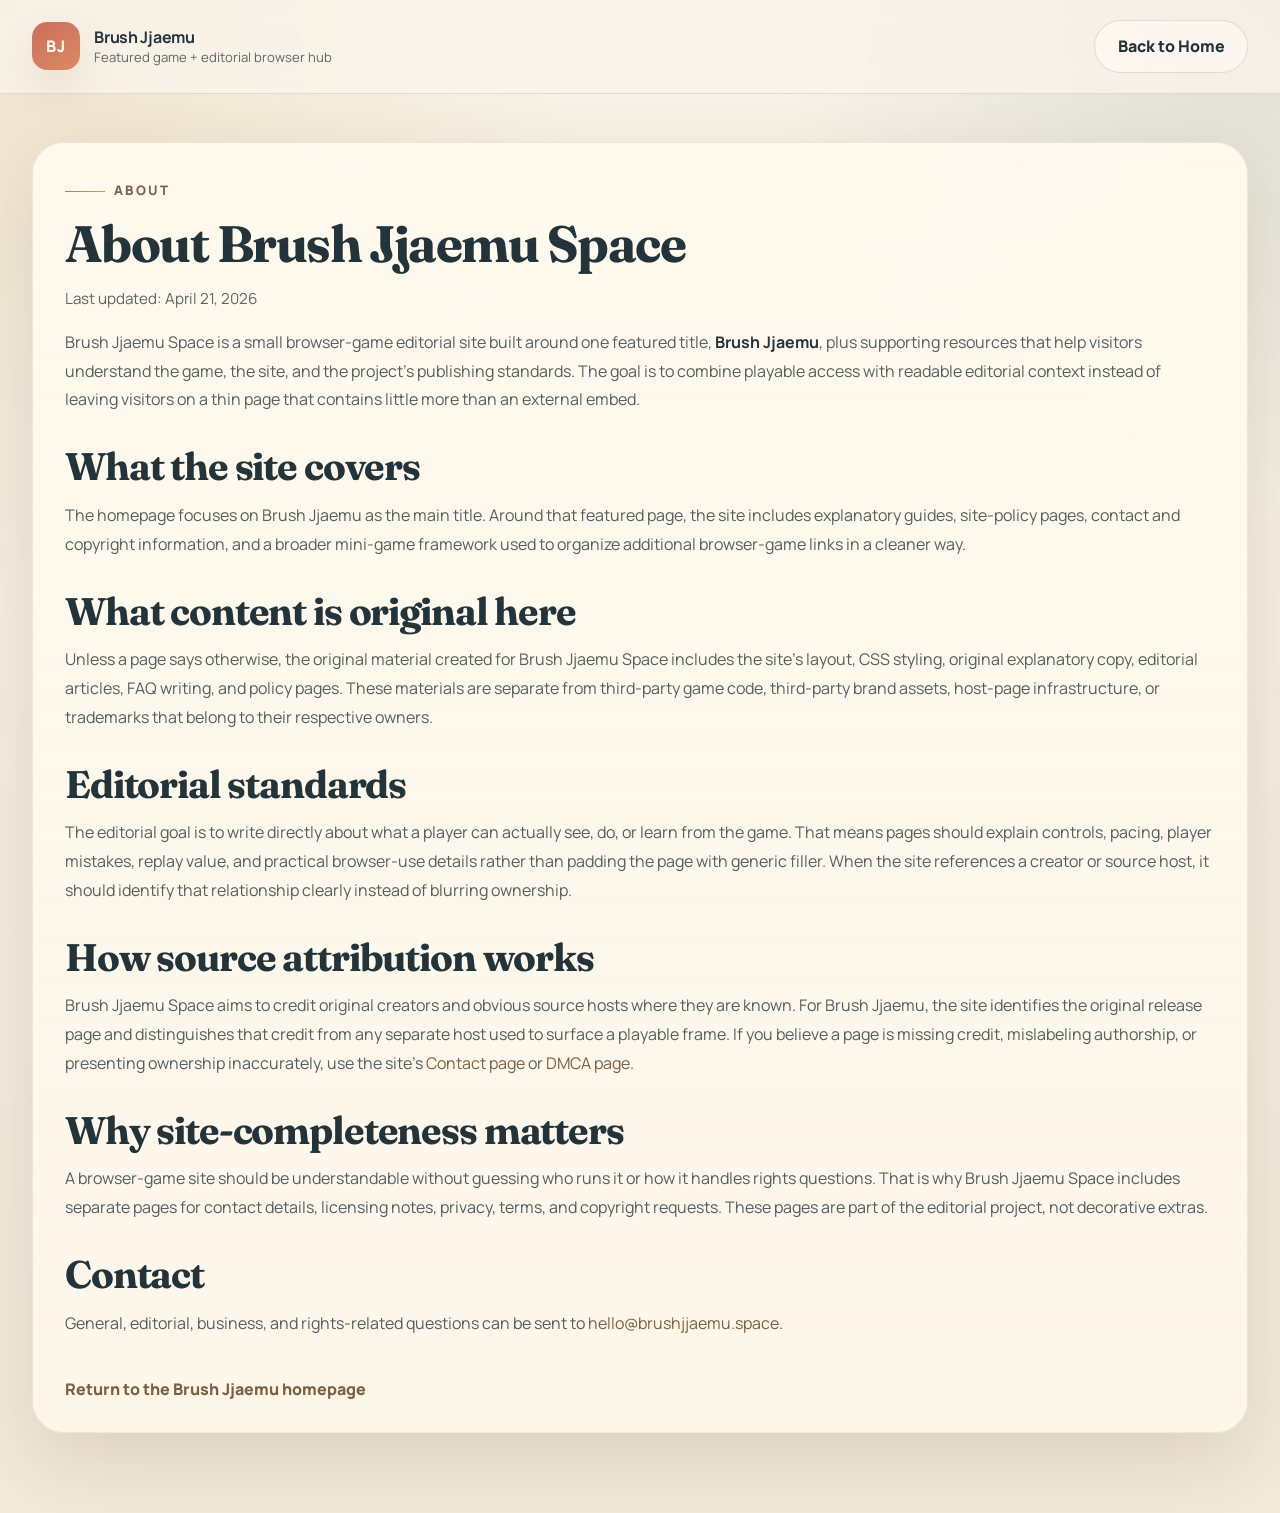
==== about.html @ f18685a0 "Add files via upload" ====
<!DOCTYPE html>
<html lang="en-US">
<head>
  <meta charset="UTF-8">
  <meta name="viewport" content="width=device-width, initial-scale=1.0">
  <title>About | Brush Jjaemu Space</title>
  <meta
    name="description"
    content="Learn what Brush Jjaemu Space is, what content is original on the site, and how the editorial project is structured."
  >
  <meta name="robots" content="index,follow,max-image-preview:large,max-snippet:-1,max-video-preview:-1">
  <link rel="canonical" href="https://brushjjaemu.space/about.html">
  <link rel="icon" href="/favicon.svg" type="image/svg+xml">
  <link rel="preconnect" href="https://fonts.googleapis.com">
  <link rel="preconnect" href="https://fonts.gstatic.com" crossorigin>
  <link
    rel="stylesheet"
    href="https://fonts.googleapis.com/css2?family=Fraunces:opsz,wght@9..144,600;9..144,700&family=Manrope:wght@400;500;600;700;800&display=swap"
  >
  <link rel="stylesheet" href="styles.css">
</head>
<body class="legal-page">
  <a class="skip-link" href="#main-content">Skip to content</a>

  <header class="site-header border-bottom">
    <div class="mx-auto flex max-w-7xl items-center justify-between px-6 py-5 lg:px-8">
      <a class="brand-lockup" href="/" aria-label="Brush Jjaemu home">
        <span class="brand-mark">BJ</span>
        <span class="brand-text">
          <strong>Brush Jjaemu</strong>
          <span>Featured game + editorial browser hub</span>
        </span>
      </a>
      <a class="btn-secondary" href="/">Back to Home</a>
    </div>
  </header>

  <main id="main-content" class="legal-shell">
    <div class="mx-auto max-w-7xl px-6 lg:px-8">
      <article class="legal-card">
        <p class="eyebrow">About</p>
        <h1 class="mt-4">About Brush Jjaemu Space</h1>
        <p class="legal-meta mt-4">Last updated: April 21, 2026</p>
        <p class="body-copy mt-6">
          Brush Jjaemu Space is a small browser-game editorial site built around one featured title,
          <strong>Brush Jjaemu</strong>, plus supporting resources that help visitors understand the game, the site, and
          the project's publishing standards. The goal is to combine playable access with readable editorial context
          instead of leaving visitors on a thin page that contains little more than an external embed.
        </p>

        <h2>What the site covers</h2>
        <p class="body-copy">
          The homepage focuses on Brush Jjaemu as the main title. Around that featured page, the site includes
          explanatory guides, site-policy pages, contact and copyright information, and a broader mini-game framework
          used to organize additional browser-game links in a cleaner way.
        </p>

        <h2>What content is original here</h2>
        <p class="body-copy">
          Unless a page says otherwise, the original material created for Brush Jjaemu Space includes the site's layout,
          CSS styling, original explanatory copy, editorial articles, FAQ writing, and policy pages. These materials are
          separate from third-party game code, third-party brand assets, host-page infrastructure, or trademarks that
          belong to their respective owners.
        </p>

        <h2>Editorial standards</h2>
        <p class="body-copy">
          The editorial goal is to write directly about what a player can actually see, do, or learn from the game.
          That means pages should explain controls, pacing, player mistakes, replay value, and practical browser-use
          details rather than padding the page with generic filler. When the site references a creator or source host,
          it should identify that relationship clearly instead of blurring ownership.
        </p>

        <h2>How source attribution works</h2>
        <p class="body-copy">
          Brush Jjaemu Space aims to credit original creators and obvious source hosts where they are known. For
          Brush Jjaemu, the site identifies the original release page and distinguishes that credit from any separate
          host used to surface a playable frame. If you believe a page is missing credit, mislabeling authorship, or
          presenting ownership inaccurately, use the site's <a href="contact.html">Contact page</a> or
          <a href="dmca.html">DMCA page</a>.
        </p>

        <h2>Why site-completeness matters</h2>
        <p class="body-copy">
          A browser-game site should be understandable without guessing who runs it or how it handles rights questions.
          That is why Brush Jjaemu Space includes separate pages for contact details, licensing notes, privacy, terms,
          and copyright requests. These pages are part of the editorial project, not decorative extras.
        </p>

        <h2>Contact</h2>
        <p class="body-copy">
          General, editorial, business, and rights-related questions can be sent to
          <a href="mailto:hello@brushjjaemu.space">hello@brushjjaemu.space</a>.
        </p>

        <a class="back-link" href="/">Return to the Brush Jjaemu homepage</a>
      </article>
    </div>
  </main>
</body>
</html>
---- styles.css ----
:root {
  --paper: #f6efe2;
  --paper-soft: #fbf7ef;
  --paper-deep: #e8d7b5;
  --ink: #23333a;
  --muted: #5d6764;
  --line: rgba(51, 51, 51, 0.12);
  --card: rgba(255, 252, 246, 0.82);
  --card-strong: rgba(255, 249, 238, 0.95);
  --accent-red: #cd6d5d;
  --accent-green: #658678;
  --accent-gold: #c9a24f;
  --accent-brown: #7b6041;
  --shadow: 0 24px 80px rgba(76, 55, 31, 0.15);
  --shadow-soft: 0 18px 40px rgba(76, 55, 31, 0.1);
  --radius-xl: 1.5rem;
  --radius-2xl: 2rem;
}

*,
*::before,
*::after {
  box-sizing: border-box;
}

html {
  scroll-behavior: smooth;
}

body {
  margin: 0;
  min-width: 320px;
  font-family: "Manrope", "Segoe UI", sans-serif;
  color: var(--ink);
  background:
    radial-gradient(circle at top left, rgba(201, 162, 79, 0.18), transparent 30%),
    radial-gradient(circle at top right, rgba(101, 134, 120, 0.18), transparent 26%),
    linear-gradient(180deg, #f9f4ea 0%, #f6efe2 45%, #f3eadb 100%);
}

body::before {
  content: "";
  position: fixed;
  inset: 0;
  pointer-events: none;
  background-image:
    linear-gradient(rgba(255, 255, 255, 0.16) 1px, transparent 1px),
    linear-gradient(90deg, rgba(255, 255, 255, 0.1) 1px, transparent 1px);
  background-size: 24px 24px;
  opacity: 0.18;
}

img,
svg,
iframe {
  display: block;
  max-width: 100%;
}

a {
  color: inherit;
  text-decoration: none;
}

p,
li {
  font-size: 1rem;
  line-height: 1.8;
}

h1,
h2,
h3 {
  margin: 0;
  font-family: "Fraunces", Georgia, serif;
  letter-spacing: -0.03em;
}

h1 {
  font-size: clamp(2.8rem, 5vw, 5.1rem);
  line-height: 0.98;
  max-width: 11ch;
}

h2 {
  font-size: clamp(2rem, 3vw, 3.1rem);
  line-height: 1.05;
}

h3 {
  font-size: 1.5rem;
  line-height: 1.15;
}

.skip-link {
  position: absolute;
  left: 1rem;
  top: -4rem;
  z-index: 100;
  padding: 0.75rem 1rem;
  border-radius: 999px;
  background: var(--ink);
  color: #fff;
  transition: top 0.2s ease;
}

.skip-link:focus {
  top: 1rem;
}

.site-shell {
  position: relative;
}

.site-header,
.site-footer {
  position: relative;
  z-index: 2;
  backdrop-filter: blur(12px);
  background: rgba(250, 245, 237, 0.74);
}

.border-bottom {
  border-bottom: 1px solid var(--line);
}

.border-top {
  border-top: 1px solid var(--line);
}

.brand-lockup {
  display: inline-flex;
  align-items: center;
  gap: 0.9rem;
}

.brand-mark {
  display: inline-grid;
  place-items: center;
  width: 3rem;
  height: 3rem;
  border-radius: 0.95rem;
  background: linear-gradient(145deg, var(--accent-red), #da8b63);
  color: #fff9ed;
  font-weight: 800;
  letter-spacing: 0.08em;
  box-shadow: var(--shadow-soft);
}

.brand-text {
  display: grid;
}

.brand-text strong {
  font-size: 1rem;
  letter-spacing: -0.02em;
}

.brand-text span {
  font-size: 0.82rem;
  color: var(--muted);
}

.nav-row {
  gap: 1.5rem;
  font-size: 0.95rem;
  font-weight: 700;
}

.nav-link {
  position: relative;
  color: rgba(35, 51, 58, 0.82);
}

.nav-link::after {
  content: "";
  position: absolute;
  left: 0;
  bottom: -0.35rem;
  width: 100%;
  height: 2px;
  transform: scaleX(0);
  transform-origin: center;
  background: linear-gradient(90deg, var(--accent-red), var(--accent-gold));
  transition: transform 0.2s ease;
}

.nav-link:hover::after,
.nav-link:focus-visible::after {
  transform: scaleX(1);
}

.hero-section {
  position: relative;
  z-index: 1;
}

.hero-copy,
.hero-panel,
.content-card,
.tip-card,
.faq-card,
.game-shell {
  position: relative;
}

.lead {
  max-width: 42rem;
  font-size: 1.125rem;
  line-height: 1.9;
  color: rgba(35, 51, 58, 0.88);
}

.body-copy {
  color: rgba(35, 51, 58, 0.78);
}

.eyebrow {
  display: inline-flex;
  align-items: center;
  gap: 0.55rem;
  margin: 0;
  color: var(--accent-brown);
  font-size: 0.82rem;
  font-weight: 800;
  letter-spacing: 0.18em;
  text-transform: uppercase;
}

.eyebrow::before {
  content: "";
  width: 2.5rem;
  height: 1px;
  background: linear-gradient(90deg, var(--accent-red), var(--accent-gold));
}

.cta-row {
  display: flex;
  flex-wrap: wrap;
  gap: 1rem;
}

.btn-primary,
.btn-secondary {
  display: inline-flex;
  align-items: center;
  justify-content: center;
  min-height: 3.25rem;
  padding: 0.9rem 1.4rem;
  border-radius: 999px;
  font-weight: 800;
  transition:
    transform 0.2s ease,
    box-shadow 0.2s ease,
    background 0.2s ease;
}

.btn-primary {
  background: linear-gradient(135deg, var(--accent-red), #da8b63);
  color: #fff9f0;
  box-shadow: 0 16px 35px rgba(205, 109, 93, 0.24);
}

.btn-secondary {
  border: 1px solid rgba(123, 96, 65, 0.18);
  background: rgba(255, 250, 243, 0.72);
}

.btn-primary:hover,
.btn-primary:focus-visible,
.btn-secondary:hover,
.btn-secondary:focus-visible {
  transform: translateY(-2px);
  box-shadow: 0 22px 44px rgba(76, 55, 31, 0.18);
}

.hero-panel,
.content-card,
.tip-card,
.faq-card,
.game-shell {
  padding: 1.75rem;
  border: 1px solid rgba(123, 96, 65, 0.12);
  background: linear-gradient(180deg, var(--card-strong), rgba(255, 248, 236, 0.82));
  box-shadow: var(--shadow);
}

.hero-panel::after,
.content-card::after,
.tip-card::after,
.faq-card::after,
.game-shell::after {
  content: "";
  position: absolute;
  inset: 1rem;
  border-radius: calc(var(--radius-2xl) - 0.5rem);
  border: 1px solid rgba(201, 162, 79, 0.14);
  pointer-events: none;
}

.panel-title {
  margin-top: 1rem;
  max-width: 14ch;
}

.feature-list {
  display: grid;
  gap: 0.85rem;
  margin: 0;
  padding: 0;
  list-style: none;
}

.feature-list li {
  position: relative;
  padding-left: 1.6rem;
  color: rgba(35, 51, 58, 0.8);
}

.feature-list li::before {
  content: "•";
  position: absolute;
  left: 0;
  top: 0;
  color: var(--accent-green);
  font-size: 1.25rem;
  line-height: 1.35;
}

.note-card {
  padding: 1rem 1.1rem;
  border-radius: 1.25rem;
  background: rgba(101, 134, 120, 0.08);
}

.note-card strong {
  display: block;
  margin-bottom: 0.2rem;
}

.stats-grid,
.card-grid,
.tips-grid,
.faq-grid {
  display: grid;
  gap: 1.25rem;
}

.stat-card {
  padding: 1.2rem;
  border-radius: 1.35rem;
  border: 1px solid rgba(123, 96, 65, 0.12);
  background: rgba(255, 250, 243, 0.8);
  box-shadow: var(--shadow-soft);
}

.stat-card strong {
  display: block;
  margin: 0.3rem 0 0.5rem;
  font-size: 1.05rem;
}

.stat-card p,
.content-card p,
.tip-card p,
.faq-card p,
.footer-copy {
  color: rgba(35, 51, 58, 0.78);
}

.stat-label {
  font-size: 0.8rem;
  font-weight: 800;
  letter-spacing: 0.12em;
  text-transform: uppercase;
  color: var(--accent-brown);
}

.section-shell {
  padding: 1rem 0 4rem;
}

.section-wash {
  background:
    linear-gradient(180deg, rgba(255, 248, 238, 0.74), rgba(255, 252, 246, 0.3)),
    radial-gradient(circle at bottom right, rgba(205, 109, 93, 0.08), transparent 26%);
}

.section-intro h2 {
  margin-top: 0.85rem;
}

.game-toolbar {
  display: flex;
  align-items: center;
  gap: 0.65rem;
  padding: 0.35rem 0.35rem 1rem;
}

.toolbar-dot {
  width: 0.8rem;
  height: 0.8rem;
  border-radius: 999px;
  background: rgba(123, 96, 65, 0.22);
}

.toolbar-dot:first-child {
  background: var(--accent-red);
}

.toolbar-dot:nth-child(2) {
  background: var(--accent-gold);
}

.toolbar-dot:nth-child(3) {
  background: var(--accent-green);
}

.toolbar-label {
  margin-left: 0.2rem;
  font-size: 0.92rem;
  font-weight: 700;
  color: var(--muted);
}

.toolbar-link {
  margin-left: auto;
  font-size: 0.92rem;
  font-weight: 700;
  color: var(--accent-brown);
}

.iframe-wrap {
  position: relative;
  overflow: hidden;
  border-radius: 1.45rem;
  background: #fff8ef;
  box-shadow: inset 0 0 0 1px rgba(123, 96, 65, 0.12);
}

.iframe-wrap::before {
  content: "";
  display: block;
  padding-top: 62%;
}

.iframe-wrap iframe {
  position: absolute;
  inset: 0;
  width: 100%;
  height: 100%;
  border: 0;
}

.content-card h3,
.tip-card h3,
.faq-card h3 {
  margin-bottom: 0.75rem;
}

.content-card a,
.legal-card a,
.faq-card a,
.footer-list a {
  color: var(--accent-brown);
}

.legal-card strong {
  color: var(--ink);
}

.legal-card li + li {
  margin-top: 0.45rem;
}

.site-footer {
  margin-top: 1rem;
}

.footer-title {
  font-size: 1.4rem;
}

.footer-list {
  display: grid;
  gap: 0.5rem;
  margin: 1rem 0 0;
  padding: 0;
  list-style: none;
}

.footer-list li,
.footer-copy {
  font-size: 0.98rem;
}

.btn-primary:focus-visible,
.btn-secondary:focus-visible,
.nav-link:focus-visible,
.toolbar-link:focus-visible,
.footer-list a:focus-visible {
  outline: 2px solid rgba(35, 51, 58, 0.3);
  outline-offset: 4px;
}

.mx-auto {
  margin-left: auto;
  margin-right: auto;
}

.max-w-7xl {
  max-width: 80rem;
}

.max-w-3xl {
  max-width: 48rem;
}

.px-6 {
  padding-left: 1.5rem;
  padding-right: 1.5rem;
}

.py-5 {
  padding-top: 1.25rem;
  padding-bottom: 1.25rem;
}

.py-16 {
  padding-top: 4rem;
  padding-bottom: 4rem;
}

.mt-4 {
  margin-top: 1rem;
}

.mt-6 {
  margin-top: 1.5rem;
}

.mt-8 {
  margin-top: 2rem;
}

.mt-10 {
  margin-top: 2.5rem;
}

.flex {
  display: flex;
}

.grid {
  display: grid;
}

.hidden {
  display: none;
}

.items-center {
  align-items: center;
}

.justify-between {
  justify-content: space-between;
}

.gap-12 {
  gap: 3rem;
}

.gap-8 {
  gap: 2rem;
}

.rounded-3xl {
  border-radius: var(--radius-2xl);
}

.legal-page {
  min-height: 100vh;
}

.legal-shell {
  padding: 3rem 0 5rem;
}

.legal-card {
  padding: 2rem;
  border: 1px solid rgba(123, 96, 65, 0.12);
  border-radius: var(--radius-2xl);
  background: linear-gradient(180deg, var(--card-strong), rgba(255, 248, 236, 0.82));
  box-shadow: var(--shadow);
}

.legal-card p + p,
.legal-card ul + p,
.legal-card h2 + p,
.legal-card h3 + p {
  margin-top: 0.9rem;
}

.legal-card h2 {
  margin-top: 2rem;
}

.legal-card h1 {
  max-width: 18ch;
  font-size: clamp(2.4rem, 4vw, 4.2rem);
}

.legal-card h3 {
  margin-top: 1.5rem;
}

.legal-card ul {
  margin: 1rem 0 0;
  padding-left: 1.25rem;
}

.legal-meta {
  color: var(--muted);
  font-size: 0.95rem;
}

.back-link {
  display: inline-flex;
  align-items: center;
  gap: 0.5rem;
  margin-top: 1.5rem;
  font-weight: 800;
  color: var(--accent-brown);
}

.page-hero-card,
.game-link-card {
  position: relative;
  padding: 1.75rem;
  border: 1px solid rgba(123, 96, 65, 0.12);
  background: linear-gradient(180deg, var(--card-strong), rgba(255, 248, 236, 0.82));
  box-shadow: var(--shadow);
}

.page-hero-card::after,
.game-link-card::after {
  content: "";
  position: absolute;
  inset: 1rem;
  border-radius: calc(var(--radius-2xl) - 0.5rem);
  border: 1px solid rgba(201, 162, 79, 0.14);
  pointer-events: none;
}

.page-hero-card h1 {
  max-width: 16ch;
}

.compact-card h3,
.compact-card h2 {
  margin-bottom: 0.75rem;
}

.mini-game-grid {
  display: grid;
  gap: 1.25rem;
}

.game-link-top {
  display: flex;
  align-items: center;
  justify-content: space-between;
  gap: 1rem;
}

.game-link-card h3 {
  margin-top: 0;
}

.game-thumb {
  position: relative;
  overflow: hidden;
  margin: 1rem 0 1.15rem;
  border: 1px solid rgba(123, 96, 65, 0.12);
  background:
    radial-gradient(circle at top right, rgba(201, 162, 79, 0.2), transparent 32%),
    linear-gradient(180deg, rgba(255, 251, 245, 0.92), rgba(252, 245, 233, 0.86));
  box-shadow: inset 0 0 0 1px rgba(255, 255, 255, 0.45);
}

.game-thumb img {
  width: 100%;
  aspect-ratio: 16 / 9;
  object-fit: cover;
}

.source-badge,
.info-chip {
  display: inline-flex;
  align-items: center;
  min-height: 2rem;
  padding: 0.35rem 0.8rem;
  border-radius: 999px;
  border: 1px solid rgba(123, 96, 65, 0.16);
  background: rgba(255, 250, 243, 0.78);
  color: var(--accent-brown);
  font-size: 0.82rem;
  font-weight: 800;
  letter-spacing: 0.04em;
}

.link-row {
  display: flex;
  flex-wrap: wrap;
  align-items: center;
  gap: 0.9rem;
}

.small-btn {
  min-height: 2.7rem;
  padding: 0.72rem 1.15rem;
}

.inline-link {
  font-weight: 800;
  color: var(--accent-brown);
}

.info-chip-row {
  display: flex;
  flex-wrap: wrap;
  gap: 0.75rem;
}

.embed-page-grid {
  display: grid;
  gap: 1.25rem;
  align-items: start;
}

.aside-stack {
  display: grid;
  gap: 1.25rem;
}

.subpage-section {
  padding-bottom: 0;
}

.pill-grid {
  display: flex;
  flex-wrap: wrap;
  gap: 0.8rem;
}

.mini-link {
  display: inline-flex;
  align-items: center;
  min-height: 2.7rem;
  padding: 0.7rem 1rem;
  border-radius: 999px;
  border: 1px solid rgba(123, 96, 65, 0.16);
  background: rgba(255, 250, 243, 0.78);
  color: rgba(35, 51, 58, 0.84);
  font-weight: 700;
  transition:
    transform 0.2s ease,
    box-shadow 0.2s ease,
    background 0.2s ease;
}

.mini-link:hover,
.mini-link:focus-visible,
.inline-link:hover,
.inline-link:focus-visible {
  transform: translateY(-1px);
}

.mini-link.current {
  border-color: transparent;
  background: linear-gradient(135deg, var(--accent-red), #da8b63);
  color: #fff9f0;
  box-shadow: 0 14px 28px rgba(205, 109, 93, 0.2);
}

@media (min-width: 640px) {
  .stats-grid,
  .card-grid,
  .tips-grid,
  .faq-grid,
  .mini-game-grid {
    grid-template-columns: repeat(2, minmax(0, 1fr));
  }
}

@media (min-width: 768px) {
  .md\:flex {
    display: flex;
  }
}

@media (min-width: 1024px) {
  .lg\:px-8 {
    padding-left: 2rem;
    padding-right: 2rem;
  }

  .lg\:py-24 {
    padding-top: 6rem;
    padding-bottom: 6rem;
  }

  .lg\:grid-cols-2 {
    grid-template-columns: repeat(2, minmax(0, 1fr));
  }

  .lg\:grid-cols-3,
  .stats-grid,
  .card-grid,
  .tips-grid,
  .mini-game-grid {
    grid-template-columns: repeat(3, minmax(0, 1fr));
  }

  .faq-grid {
    grid-template-columns: repeat(2, minmax(0, 1fr));
  }

  .embed-page-grid {
    grid-template-columns: minmax(0, 1.55fr) minmax(18rem, 0.8fr);
  }
}

@media (max-width: 767px) {
  body::before {
    opacity: 0.12;
  }

  .hero-panel,
  .content-card,
  .tip-card,
  .faq-card,
  .game-shell {
    padding: 1.25rem;
  }

  .toolbar-link {
    font-size: 0.84rem;
  }

  .toolbar-label {
    display: none;
  }

  .legal-card {
    padding: 1.4rem;
  }

  .page-hero-card,
  .game-link-card {
    padding: 1.3rem;
  }

  .game-link-top {
    align-items: flex-start;
    flex-direction: column;
  }
}
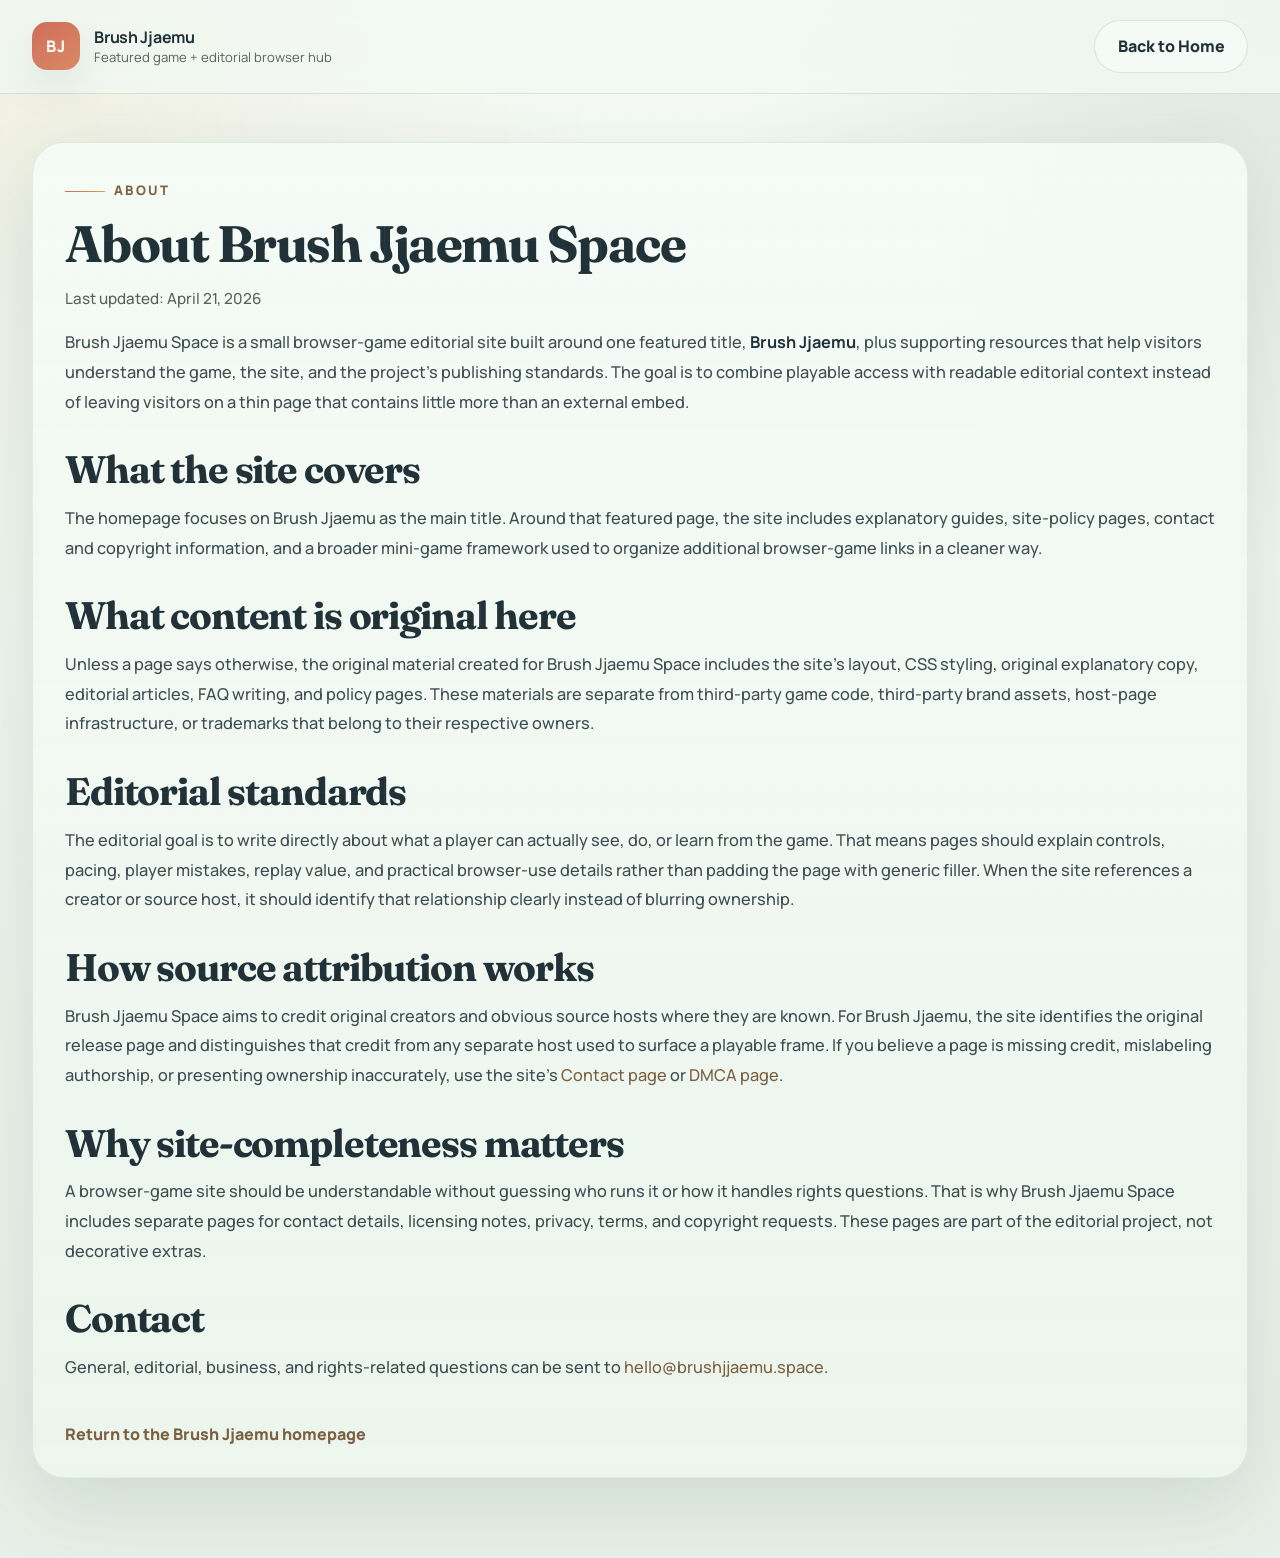
==== commit b189824b: "Add files via upload" ====
--- a/about.html
+++ b/about.html
@@ -18,6 +18,16 @@
     href="https://fonts.googleapis.com/css2?family=Fraunces:opsz,wght@9..144,600;9..144,700&family=Manrope:wght@400;500;600;700;800&display=swap"
   >
   <link rel="stylesheet" href="styles.css">
+  <!-- Google tag (gtag.js) -->
+  <script async src="https://www.googletagmanager.com/gtag/js?id=G-BYPQ0MXZ90"></script>
+  <script>
+    window.dataLayer = window.dataLayer || [];
+    function gtag(){dataLayer.push(arguments);}
+    gtag('js', new Date());
+
+    gtag('config', 'G-BYPQ0MXZ90');
+  </script>
+  <script async src="https://pagead2.googlesyndication.com/pagead/js/adsbygoogle.js?client=ca-pub-3376278485410551" crossorigin="anonymous"></script>
 </head>
 <body class="legal-page">
   <a class="skip-link" href="#main-content">Skip to content</a>
--- a/styles.css
+++ b/styles.css
@@ -1,869 +1,875 @@
-:root {
-  --paper: #f6efe2;
-  --paper-soft: #fbf7ef;
-  --paper-deep: #e8d7b5;
-  --ink: #23333a;
-  --muted: #5d6764;
-  --line: rgba(51, 51, 51, 0.12);
-  --card: rgba(255, 252, 246, 0.82);
-  --card-strong: rgba(255, 249, 238, 0.95);
-  --accent-red: #cd6d5d;
-  --accent-green: #658678;
-  --accent-gold: #c9a24f;
-  --accent-brown: #7b6041;
-  --shadow: 0 24px 80px rgba(76, 55, 31, 0.15);
-  --shadow-soft: 0 18px 40px rgba(76, 55, 31, 0.1);
-  --radius-xl: 1.5rem;
-  --radius-2xl: 2rem;
-}
-
-*,
-*::before,
-*::after {
-  box-sizing: border-box;
-}
-
-html {
-  scroll-behavior: smooth;
-}
-
-body {
-  margin: 0;
-  min-width: 320px;
-  font-family: "Manrope", "Segoe UI", sans-serif;
-  color: var(--ink);
-  background:
-    radial-gradient(circle at top left, rgba(201, 162, 79, 0.18), transparent 30%),
-    radial-gradient(circle at top right, rgba(101, 134, 120, 0.18), transparent 26%),
-    linear-gradient(180deg, #f9f4ea 0%, #f6efe2 45%, #f3eadb 100%);
-}
-
-body::before {
-  content: "";
-  position: fixed;
-  inset: 0;
-  pointer-events: none;
-  background-image:
-    linear-gradient(rgba(255, 255, 255, 0.16) 1px, transparent 1px),
-    linear-gradient(90deg, rgba(255, 255, 255, 0.1) 1px, transparent 1px);
-  background-size: 24px 24px;
-  opacity: 0.18;
-}
-
-img,
-svg,
-iframe {
-  display: block;
-  max-width: 100%;
-}
-
-a {
-  color: inherit;
-  text-decoration: none;
-}
-
-p,
-li {
-  font-size: 1rem;
-  line-height: 1.8;
-}
-
-h1,
-h2,
-h3 {
-  margin: 0;
-  font-family: "Fraunces", Georgia, serif;
-  letter-spacing: -0.03em;
-}
-
-h1 {
-  font-size: clamp(2.8rem, 5vw, 5.1rem);
-  line-height: 0.98;
-  max-width: 11ch;
-}
-
-h2 {
-  font-size: clamp(2rem, 3vw, 3.1rem);
-  line-height: 1.05;
-}
-
-h3 {
-  font-size: 1.5rem;
-  line-height: 1.15;
-}
-
-.skip-link {
-  position: absolute;
-  left: 1rem;
-  top: -4rem;
-  z-index: 100;
-  padding: 0.75rem 1rem;
-  border-radius: 999px;
-  background: var(--ink);
-  color: #fff;
-  transition: top 0.2s ease;
-}
-
-.skip-link:focus {
-  top: 1rem;
-}
-
-.site-shell {
-  position: relative;
-}
-
-.site-header,
-.site-footer {
-  position: relative;
-  z-index: 2;
-  backdrop-filter: blur(12px);
-  background: rgba(250, 245, 237, 0.74);
-}
-
-.border-bottom {
-  border-bottom: 1px solid var(--line);
-}
-
-.border-top {
-  border-top: 1px solid var(--line);
-}
-
-.brand-lockup {
-  display: inline-flex;
-  align-items: center;
-  gap: 0.9rem;
-}
-
-.brand-mark {
-  display: inline-grid;
-  place-items: center;
-  width: 3rem;
-  height: 3rem;
-  border-radius: 0.95rem;
-  background: linear-gradient(145deg, var(--accent-red), #da8b63);
-  color: #fff9ed;
-  font-weight: 800;
-  letter-spacing: 0.08em;
-  box-shadow: var(--shadow-soft);
-}
-
-.brand-text {
-  display: grid;
-}
-
-.brand-text strong {
-  font-size: 1rem;
-  letter-spacing: -0.02em;
-}
-
-.brand-text span {
-  font-size: 0.82rem;
-  color: var(--muted);
-}
-
-.nav-row {
-  gap: 1.5rem;
-  font-size: 0.95rem;
-  font-weight: 700;
-}
-
-.nav-link {
-  position: relative;
-  color: rgba(35, 51, 58, 0.82);
-}
-
-.nav-link::after {
+:root {
+  --paper: #edf5ee;
+  --paper-soft: #f7fbf7;
+  --paper-deep: #d2e4d4;
+  --ink: #213138;
+  --muted: #53645c;
+  --line: rgba(63, 88, 72, 0.14);
+  --card: rgba(250, 253, 250, 0.84);
+  --card-strong: rgba(244, 250, 245, 0.96);
+  --accent-red: #cd6d5d;
+  --accent-green: #5f826b;
+  --accent-gold: #c9a24f;
+  --accent-brown: #7b6041;
+  --shadow: 0 24px 80px rgba(46, 74, 59, 0.14);
+  --shadow-soft: 0 18px 40px rgba(46, 74, 59, 0.1);
+  --radius-xl: 1.5rem;
+  --radius-2xl: 2rem;
+}
+
+*,
+*::before,
+*::after {
+  box-sizing: border-box;
+}
+
+html {
+  scroll-behavior: smooth;
+}
+
+body {
+  margin: 0;
+  min-width: 320px;
+  font-family: "Manrope", "Segoe UI", sans-serif;
+  color: var(--ink);
+  -webkit-font-smoothing: antialiased;
+  background:
+    radial-gradient(circle at top left, rgba(201, 162, 79, 0.12), transparent 30%),
+    radial-gradient(circle at top right, rgba(95, 130, 107, 0.16), transparent 28%),
+    linear-gradient(180deg, var(--paper-soft) 0%, var(--paper) 48%, #e7f0e8 100%);
+}
+
+body::before {
+  content: "";
+  position: fixed;
+  inset: 0;
+  pointer-events: none;
+  background-image:
+    linear-gradient(rgba(255, 255, 255, 0.18) 1px, transparent 1px),
+    linear-gradient(90deg, rgba(227, 239, 229, 0.34) 1px, transparent 1px);
+  background-size: 24px 24px;
+  opacity: 0.14;
+}
+
+img,
+svg,
+iframe {
+  display: block;
+  max-width: 100%;
+}
+
+a {
+  color: inherit;
+  text-decoration: none;
+}
+
+p,
+li {
+  font-size: 1.02rem;
+  line-height: 1.82;
+  font-weight: 500;
+}
+
+h1,
+h2,
+h3 {
+  margin: 0;
+  font-family: "Fraunces", Georgia, serif;
+  font-weight: 700;
+  color: var(--ink);
+  letter-spacing: -0.03em;
+}
+
+h1 {
+  font-size: clamp(2.8rem, 5vw, 5.1rem);
+  line-height: 0.98;
+  max-width: 11ch;
+}
+
+h2 {
+  font-size: clamp(2rem, 3vw, 3.1rem);
+  line-height: 1.05;
+}
+
+h3 {
+  font-size: 1.5rem;
+  line-height: 1.15;
+}
+
+.skip-link {
+  position: absolute;
+  left: 1rem;
+  top: -4rem;
+  z-index: 100;
+  padding: 0.75rem 1rem;
+  border-radius: 999px;
+  background: var(--ink);
+  color: #fff;
+  transition: top 0.2s ease;
+}
+
+.skip-link:focus {
+  top: 1rem;
+}
+
+.site-shell {
+  position: relative;
+}
+
+.site-header,
+.site-footer {
+  position: relative;
+  z-index: 2;
+  backdrop-filter: blur(12px);
+  background: rgba(241, 249, 242, 0.78);
+}
+
+.border-bottom {
+  border-bottom: 1px solid var(--line);
+}
+
+.border-top {
+  border-top: 1px solid var(--line);
+}
+
+.brand-lockup {
+  display: inline-flex;
+  align-items: center;
+  gap: 0.9rem;
+}
+
+.brand-mark {
+  display: inline-grid;
+  place-items: center;
+  width: 3rem;
+  height: 3rem;
+  border-radius: 0.95rem;
+  background: linear-gradient(145deg, var(--accent-red), #da8b63);
+  color: #fff9ed;
+  font-weight: 800;
+  letter-spacing: 0.08em;
+  box-shadow: var(--shadow-soft);
+}
+
+.brand-text {
+  display: grid;
+}
+
+.brand-text strong {
+  font-size: 1rem;
+  letter-spacing: -0.02em;
+}
+
+.brand-text span {
+  font-size: 0.82rem;
+  color: var(--muted);
+}
+
+.nav-row {
+  gap: 1.5rem;
+  font-size: 0.95rem;
+  font-weight: 700;
+}
+
+.nav-link {
+  position: relative;
+  color: rgba(33, 49, 56, 0.9);
+}
+
+.nav-link::after {
+  content: "";
+  position: absolute;
+  left: 0;
+  bottom: -0.35rem;
+  width: 100%;
+  height: 2px;
+  transform: scaleX(0);
+  transform-origin: center;
+  background: linear-gradient(90deg, var(--accent-red), var(--accent-gold));
+  transition: transform 0.2s ease;
+}
+
+.nav-link:hover::after,
+.nav-link:focus-visible::after {
+  transform: scaleX(1);
+}
+
+.hero-section {
+  position: relative;
+  z-index: 1;
+}
+
+.hero-copy,
+.hero-panel,
+.content-card,
+.tip-card,
+.faq-card,
+.game-shell {
+  position: relative;
+}
+
+.lead {
+  max-width: 42rem;
+  font-size: 1.125rem;
+  line-height: 1.9;
+  color: rgba(33, 49, 56, 0.92);
+  font-weight: 600;
+}
+
+.body-copy {
+  color: rgba(33, 49, 56, 0.86);
+}
+
+.eyebrow {
+  display: inline-flex;
+  align-items: center;
+  gap: 0.55rem;
+  margin: 0;
+  color: var(--accent-brown);
+  font-size: 0.82rem;
+  font-weight: 800;
+  letter-spacing: 0.18em;
+  text-transform: uppercase;
+}
+
+.eyebrow::before {
+  content: "";
+  width: 2.5rem;
+  height: 1px;
+  background: linear-gradient(90deg, var(--accent-red), var(--accent-gold));
+}
+
+.cta-row {
+  display: flex;
+  flex-wrap: wrap;
+  gap: 1rem;
+}
+
+.btn-primary,
+.btn-secondary {
+  display: inline-flex;
+  align-items: center;
+  justify-content: center;
+  min-height: 3.25rem;
+  padding: 0.9rem 1.4rem;
+  border-radius: 999px;
+  font-weight: 800;
+  transition:
+    transform 0.2s ease,
+    box-shadow 0.2s ease,
+    background 0.2s ease;
+}
+
+.btn-primary {
+  background: linear-gradient(135deg, var(--accent-red), #da8b63);
+  color: #fff9f0;
+  box-shadow: 0 16px 35px rgba(205, 109, 93, 0.24);
+}
+
+.btn-secondary {
+  border: 1px solid rgba(95, 130, 107, 0.18);
+  background: rgba(247, 252, 247, 0.78);
+}
+
+.btn-primary:hover,
+.btn-primary:focus-visible,
+.btn-secondary:hover,
+.btn-secondary:focus-visible {
+  transform: translateY(-2px);
+  box-shadow: 0 22px 44px rgba(76, 55, 31, 0.18);
+}
+
+.hero-panel,
+.content-card,
+.tip-card,
+.faq-card,
+.game-shell {
+  padding: 1.75rem;
+  border: 1px solid rgba(95, 130, 107, 0.13);
+  background: linear-gradient(180deg, var(--card-strong), rgba(236, 246, 237, 0.88));
+  box-shadow: var(--shadow);
+}
+
+.hero-panel::after,
+.content-card::after,
+.tip-card::after,
+.faq-card::after,
+.game-shell::after {
+  content: "";
+  position: absolute;
+  inset: 1rem;
+  border-radius: calc(var(--radius-2xl) - 0.5rem);
+  border: 1px solid rgba(179, 200, 183, 0.42);
+  pointer-events: none;
+}
+
+.panel-title {
+  margin-top: 1rem;
+  max-width: 14ch;
+}
+
+.feature-list {
+  display: grid;
+  gap: 0.85rem;
+  margin: 0;
+  padding: 0;
+  list-style: none;
+}
+
+.feature-list li {
+  position: relative;
+  padding-left: 1.6rem;
+  color: rgba(33, 49, 56, 0.86);
+}
+
+.feature-list li::before {
   content: "";
   position: absolute;
-  left: 0;
-  bottom: -0.35rem;
-  width: 100%;
-  height: 2px;
-  transform: scaleX(0);
-  transform-origin: center;
-  background: linear-gradient(90deg, var(--accent-red), var(--accent-gold));
-  transition: transform 0.2s ease;
-}
-
-.nav-link:hover::after,
-.nav-link:focus-visible::after {
-  transform: scaleX(1);
-}
-
-.hero-section {
-  position: relative;
-  z-index: 1;
-}
-
-.hero-copy,
-.hero-panel,
-.content-card,
-.tip-card,
-.faq-card,
-.game-shell {
-  position: relative;
-}
-
-.lead {
-  max-width: 42rem;
-  font-size: 1.125rem;
-  line-height: 1.9;
-  color: rgba(35, 51, 58, 0.88);
-}
-
-.body-copy {
-  color: rgba(35, 51, 58, 0.78);
-}
-
-.eyebrow {
-  display: inline-flex;
-  align-items: center;
-  gap: 0.55rem;
-  margin: 0;
-  color: var(--accent-brown);
-  font-size: 0.82rem;
-  font-weight: 800;
-  letter-spacing: 0.18em;
-  text-transform: uppercase;
-}
-
-.eyebrow::before {
-  content: "";
-  width: 2.5rem;
-  height: 1px;
-  background: linear-gradient(90deg, var(--accent-red), var(--accent-gold));
-}
-
-.cta-row {
-  display: flex;
-  flex-wrap: wrap;
-  gap: 1rem;
-}
-
-.btn-primary,
-.btn-secondary {
-  display: inline-flex;
-  align-items: center;
-  justify-content: center;
-  min-height: 3.25rem;
-  padding: 0.9rem 1.4rem;
+  left: 0.15rem;
+  top: 0.82rem;
+  width: 0.48rem;
+  height: 0.48rem;
   border-radius: 999px;
-  font-weight: 800;
-  transition:
-    transform 0.2s ease,
-    box-shadow 0.2s ease,
-    background 0.2s ease;
-}
-
-.btn-primary {
-  background: linear-gradient(135deg, var(--accent-red), #da8b63);
-  color: #fff9f0;
-  box-shadow: 0 16px 35px rgba(205, 109, 93, 0.24);
-}
-
-.btn-secondary {
-  border: 1px solid rgba(123, 96, 65, 0.18);
-  background: rgba(255, 250, 243, 0.72);
-}
-
-.btn-primary:hover,
-.btn-primary:focus-visible,
-.btn-secondary:hover,
-.btn-secondary:focus-visible {
-  transform: translateY(-2px);
-  box-shadow: 0 22px 44px rgba(76, 55, 31, 0.18);
-}
-
-.hero-panel,
-.content-card,
-.tip-card,
-.faq-card,
-.game-shell {
-  padding: 1.75rem;
-  border: 1px solid rgba(123, 96, 65, 0.12);
-  background: linear-gradient(180deg, var(--card-strong), rgba(255, 248, 236, 0.82));
-  box-shadow: var(--shadow);
-}
-
-.hero-panel::after,
-.content-card::after,
-.tip-card::after,
-.faq-card::after,
-.game-shell::after {
-  content: "";
-  position: absolute;
-  inset: 1rem;
-  border-radius: calc(var(--radius-2xl) - 0.5rem);
-  border: 1px solid rgba(201, 162, 79, 0.14);
-  pointer-events: none;
-}
-
-.panel-title {
-  margin-top: 1rem;
-  max-width: 14ch;
-}
-
-.feature-list {
-  display: grid;
-  gap: 0.85rem;
-  margin: 0;
-  padding: 0;
-  list-style: none;
-}
-
-.feature-list li {
-  position: relative;
-  padding-left: 1.6rem;
-  color: rgba(35, 51, 58, 0.8);
-}
-
-.feature-list li::before {
-  content: "•";
-  position: absolute;
-  left: 0;
-  top: 0;
-  color: var(--accent-green);
-  font-size: 1.25rem;
-  line-height: 1.35;
-}
-
-.note-card {
-  padding: 1rem 1.1rem;
-  border-radius: 1.25rem;
-  background: rgba(101, 134, 120, 0.08);
-}
-
-.note-card strong {
-  display: block;
-  margin-bottom: 0.2rem;
-}
-
-.stats-grid,
-.card-grid,
-.tips-grid,
-.faq-grid {
-  display: grid;
-  gap: 1.25rem;
-}
-
-.stat-card {
-  padding: 1.2rem;
-  border-radius: 1.35rem;
-  border: 1px solid rgba(123, 96, 65, 0.12);
-  background: rgba(255, 250, 243, 0.8);
-  box-shadow: var(--shadow-soft);
-}
-
-.stat-card strong {
-  display: block;
-  margin: 0.3rem 0 0.5rem;
-  font-size: 1.05rem;
-}
-
-.stat-card p,
-.content-card p,
-.tip-card p,
-.faq-card p,
-.footer-copy {
-  color: rgba(35, 51, 58, 0.78);
-}
-
-.stat-label {
-  font-size: 0.8rem;
-  font-weight: 800;
-  letter-spacing: 0.12em;
-  text-transform: uppercase;
-  color: var(--accent-brown);
-}
-
-.section-shell {
-  padding: 1rem 0 4rem;
-}
-
-.section-wash {
-  background:
-    linear-gradient(180deg, rgba(255, 248, 238, 0.74), rgba(255, 252, 246, 0.3)),
-    radial-gradient(circle at bottom right, rgba(205, 109, 93, 0.08), transparent 26%);
-}
-
-.section-intro h2 {
-  margin-top: 0.85rem;
-}
-
-.game-toolbar {
-  display: flex;
-  align-items: center;
-  gap: 0.65rem;
-  padding: 0.35rem 0.35rem 1rem;
-}
-
-.toolbar-dot {
-  width: 0.8rem;
-  height: 0.8rem;
-  border-radius: 999px;
-  background: rgba(123, 96, 65, 0.22);
-}
-
-.toolbar-dot:first-child {
-  background: var(--accent-red);
-}
-
-.toolbar-dot:nth-child(2) {
-  background: var(--accent-gold);
-}
-
-.toolbar-dot:nth-child(3) {
   background: var(--accent-green);
 }
-
-.toolbar-label {
-  margin-left: 0.2rem;
-  font-size: 0.92rem;
-  font-weight: 700;
-  color: var(--muted);
-}
-
-.toolbar-link {
-  margin-left: auto;
-  font-size: 0.92rem;
-  font-weight: 700;
-  color: var(--accent-brown);
-}
-
-.iframe-wrap {
-  position: relative;
-  overflow: hidden;
-  border-radius: 1.45rem;
-  background: #fff8ef;
-  box-shadow: inset 0 0 0 1px rgba(123, 96, 65, 0.12);
-}
-
-.iframe-wrap::before {
-  content: "";
-  display: block;
-  padding-top: 62%;
-}
-
-.iframe-wrap iframe {
-  position: absolute;
-  inset: 0;
-  width: 100%;
-  height: 100%;
-  border: 0;
-}
-
-.content-card h3,
-.tip-card h3,
-.faq-card h3 {
-  margin-bottom: 0.75rem;
-}
-
-.content-card a,
-.legal-card a,
-.faq-card a,
-.footer-list a {
-  color: var(--accent-brown);
-}
-
-.legal-card strong {
-  color: var(--ink);
-}
-
-.legal-card li + li {
-  margin-top: 0.45rem;
-}
-
-.site-footer {
-  margin-top: 1rem;
-}
-
-.footer-title {
-  font-size: 1.4rem;
-}
-
-.footer-list {
-  display: grid;
-  gap: 0.5rem;
-  margin: 1rem 0 0;
-  padding: 0;
-  list-style: none;
-}
-
-.footer-list li,
-.footer-copy {
-  font-size: 0.98rem;
-}
-
-.btn-primary:focus-visible,
-.btn-secondary:focus-visible,
-.nav-link:focus-visible,
-.toolbar-link:focus-visible,
-.footer-list a:focus-visible {
-  outline: 2px solid rgba(35, 51, 58, 0.3);
-  outline-offset: 4px;
-}
-
-.mx-auto {
-  margin-left: auto;
-  margin-right: auto;
-}
-
-.max-w-7xl {
-  max-width: 80rem;
-}
-
-.max-w-3xl {
-  max-width: 48rem;
-}
-
-.px-6 {
-  padding-left: 1.5rem;
-  padding-right: 1.5rem;
-}
-
-.py-5 {
-  padding-top: 1.25rem;
-  padding-bottom: 1.25rem;
-}
-
-.py-16 {
-  padding-top: 4rem;
-  padding-bottom: 4rem;
-}
-
-.mt-4 {
-  margin-top: 1rem;
-}
-
-.mt-6 {
-  margin-top: 1.5rem;
-}
-
-.mt-8 {
-  margin-top: 2rem;
-}
-
-.mt-10 {
-  margin-top: 2.5rem;
-}
-
-.flex {
-  display: flex;
-}
-
-.grid {
-  display: grid;
-}
-
-.hidden {
-  display: none;
-}
-
-.items-center {
-  align-items: center;
-}
-
-.justify-between {
-  justify-content: space-between;
-}
-
-.gap-12 {
-  gap: 3rem;
-}
-
-.gap-8 {
-  gap: 2rem;
-}
-
-.rounded-3xl {
-  border-radius: var(--radius-2xl);
-}
-
-.legal-page {
-  min-height: 100vh;
-}
-
-.legal-shell {
-  padding: 3rem 0 5rem;
-}
-
-.legal-card {
-  padding: 2rem;
-  border: 1px solid rgba(123, 96, 65, 0.12);
-  border-radius: var(--radius-2xl);
-  background: linear-gradient(180deg, var(--card-strong), rgba(255, 248, 236, 0.82));
-  box-shadow: var(--shadow);
-}
-
-.legal-card p + p,
-.legal-card ul + p,
-.legal-card h2 + p,
-.legal-card h3 + p {
-  margin-top: 0.9rem;
-}
-
-.legal-card h2 {
-  margin-top: 2rem;
-}
-
-.legal-card h1 {
-  max-width: 18ch;
-  font-size: clamp(2.4rem, 4vw, 4.2rem);
-}
-
-.legal-card h3 {
-  margin-top: 1.5rem;
-}
-
-.legal-card ul {
-  margin: 1rem 0 0;
-  padding-left: 1.25rem;
-}
-
-.legal-meta {
-  color: var(--muted);
-  font-size: 0.95rem;
-}
-
-.back-link {
-  display: inline-flex;
-  align-items: center;
-  gap: 0.5rem;
-  margin-top: 1.5rem;
-  font-weight: 800;
-  color: var(--accent-brown);
-}
-
-.page-hero-card,
-.game-link-card {
-  position: relative;
-  padding: 1.75rem;
-  border: 1px solid rgba(123, 96, 65, 0.12);
-  background: linear-gradient(180deg, var(--card-strong), rgba(255, 248, 236, 0.82));
-  box-shadow: var(--shadow);
-}
-
-.page-hero-card::after,
-.game-link-card::after {
-  content: "";
-  position: absolute;
-  inset: 1rem;
-  border-radius: calc(var(--radius-2xl) - 0.5rem);
-  border: 1px solid rgba(201, 162, 79, 0.14);
-  pointer-events: none;
-}
-
-.page-hero-card h1 {
-  max-width: 16ch;
-}
-
-.compact-card h3,
-.compact-card h2 {
-  margin-bottom: 0.75rem;
-}
-
-.mini-game-grid {
-  display: grid;
-  gap: 1.25rem;
-}
-
-.game-link-top {
-  display: flex;
-  align-items: center;
-  justify-content: space-between;
-  gap: 1rem;
-}
-
-.game-link-card h3 {
-  margin-top: 0;
-}
-
-.game-thumb {
-  position: relative;
-  overflow: hidden;
-  margin: 1rem 0 1.15rem;
-  border: 1px solid rgba(123, 96, 65, 0.12);
-  background:
-    radial-gradient(circle at top right, rgba(201, 162, 79, 0.2), transparent 32%),
-    linear-gradient(180deg, rgba(255, 251, 245, 0.92), rgba(252, 245, 233, 0.86));
-  box-shadow: inset 0 0 0 1px rgba(255, 255, 255, 0.45);
-}
-
-.game-thumb img {
-  width: 100%;
-  aspect-ratio: 16 / 9;
-  object-fit: cover;
-}
-
-.source-badge,
-.info-chip {
-  display: inline-flex;
-  align-items: center;
-  min-height: 2rem;
-  padding: 0.35rem 0.8rem;
-  border-radius: 999px;
-  border: 1px solid rgba(123, 96, 65, 0.16);
-  background: rgba(255, 250, 243, 0.78);
-  color: var(--accent-brown);
-  font-size: 0.82rem;
-  font-weight: 800;
-  letter-spacing: 0.04em;
-}
-
-.link-row {
-  display: flex;
-  flex-wrap: wrap;
-  align-items: center;
-  gap: 0.9rem;
-}
-
-.small-btn {
-  min-height: 2.7rem;
-  padding: 0.72rem 1.15rem;
-}
-
-.inline-link {
-  font-weight: 800;
-  color: var(--accent-brown);
-}
-
-.info-chip-row {
-  display: flex;
-  flex-wrap: wrap;
-  gap: 0.75rem;
-}
-
-.embed-page-grid {
-  display: grid;
-  gap: 1.25rem;
-  align-items: start;
-}
-
-.aside-stack {
-  display: grid;
-  gap: 1.25rem;
-}
-
-.subpage-section {
-  padding-bottom: 0;
-}
-
-.pill-grid {
-  display: flex;
-  flex-wrap: wrap;
-  gap: 0.8rem;
-}
-
-.mini-link {
-  display: inline-flex;
-  align-items: center;
-  min-height: 2.7rem;
-  padding: 0.7rem 1rem;
-  border-radius: 999px;
-  border: 1px solid rgba(123, 96, 65, 0.16);
-  background: rgba(255, 250, 243, 0.78);
-  color: rgba(35, 51, 58, 0.84);
-  font-weight: 700;
-  transition:
-    transform 0.2s ease,
-    box-shadow 0.2s ease,
-    background 0.2s ease;
-}
-
-.mini-link:hover,
-.mini-link:focus-visible,
-.inline-link:hover,
-.inline-link:focus-visible {
-  transform: translateY(-1px);
-}
-
-.mini-link.current {
-  border-color: transparent;
-  background: linear-gradient(135deg, var(--accent-red), #da8b63);
-  color: #fff9f0;
-  box-shadow: 0 14px 28px rgba(205, 109, 93, 0.2);
-}
-
-@media (min-width: 640px) {
-  .stats-grid,
-  .card-grid,
-  .tips-grid,
-  .faq-grid,
-  .mini-game-grid {
-    grid-template-columns: repeat(2, minmax(0, 1fr));
-  }
-}
-
-@media (min-width: 768px) {
-  .md\:flex {
-    display: flex;
-  }
-}
-
-@media (min-width: 1024px) {
-  .lg\:px-8 {
-    padding-left: 2rem;
-    padding-right: 2rem;
-  }
-
-  .lg\:py-24 {
-    padding-top: 6rem;
-    padding-bottom: 6rem;
-  }
-
-  .lg\:grid-cols-2 {
-    grid-template-columns: repeat(2, minmax(0, 1fr));
-  }
-
-  .lg\:grid-cols-3,
-  .stats-grid,
-  .card-grid,
-  .tips-grid,
-  .mini-game-grid {
-    grid-template-columns: repeat(3, minmax(0, 1fr));
-  }
-
-  .faq-grid {
-    grid-template-columns: repeat(2, minmax(0, 1fr));
-  }
-
-  .embed-page-grid {
-    grid-template-columns: minmax(0, 1.55fr) minmax(18rem, 0.8fr);
-  }
-}
-
-@media (max-width: 767px) {
-  body::before {
-    opacity: 0.12;
-  }
-
-  .hero-panel,
-  .content-card,
-  .tip-card,
-  .faq-card,
-  .game-shell {
-    padding: 1.25rem;
-  }
-
-  .toolbar-link {
-    font-size: 0.84rem;
-  }
-
-  .toolbar-label {
-    display: none;
-  }
-
-  .legal-card {
-    padding: 1.4rem;
-  }
-
-  .page-hero-card,
-  .game-link-card {
-    padding: 1.3rem;
-  }
-
-  .game-link-top {
-    align-items: flex-start;
-    flex-direction: column;
-  }
-}
+
+.note-card {
+  padding: 1rem 1.1rem;
+  border-radius: 1.25rem;
+  background: rgba(95, 130, 107, 0.1);
+}
+
+.note-card strong {
+  display: block;
+  margin-bottom: 0.2rem;
+}
+
+.stats-grid,
+.card-grid,
+.tips-grid,
+.faq-grid {
+  display: grid;
+  gap: 1.25rem;
+}
+
+.stat-card {
+  padding: 1.2rem;
+  border-radius: 1.35rem;
+  border: 1px solid rgba(95, 130, 107, 0.13);
+  background: rgba(247, 252, 247, 0.82);
+  box-shadow: var(--shadow-soft);
+}
+
+.stat-card strong {
+  display: block;
+  margin: 0.3rem 0 0.5rem;
+  font-size: 1.05rem;
+}
+
+.stat-card p,
+.content-card p,
+.tip-card p,
+.faq-card p,
+.footer-copy {
+  color: rgba(33, 49, 56, 0.84);
+}
+
+.stat-label {
+  font-size: 0.8rem;
+  font-weight: 800;
+  letter-spacing: 0.12em;
+  text-transform: uppercase;
+  color: var(--accent-brown);
+}
+
+.section-shell {
+  padding: 1rem 0 4rem;
+}
+
+.section-wash {
+  background:
+    linear-gradient(180deg, rgba(244, 250, 245, 0.76), rgba(251, 255, 251, 0.34)),
+    radial-gradient(circle at bottom right, rgba(95, 130, 107, 0.08), transparent 26%);
+}
+
+.section-intro h2 {
+  margin-top: 0.85rem;
+}
+
+.game-toolbar {
+  display: flex;
+  align-items: center;
+  gap: 0.65rem;
+  padding: 0.35rem 0.35rem 1rem;
+}
+
+.toolbar-dot {
+  width: 0.8rem;
+  height: 0.8rem;
+  border-radius: 999px;
+  background: rgba(123, 96, 65, 0.22);
+}
+
+.toolbar-dot:first-child {
+  background: var(--accent-red);
+}
+
+.toolbar-dot:nth-child(2) {
+  background: var(--accent-gold);
+}
+
+.toolbar-dot:nth-child(3) {
+  background: var(--accent-green);
+}
+
+.toolbar-label {
+  margin-left: 0.2rem;
+  font-size: 0.92rem;
+  font-weight: 700;
+  color: var(--muted);
+}
+
+.toolbar-link {
+  margin-left: auto;
+  font-size: 0.92rem;
+  font-weight: 700;
+  color: var(--accent-brown);
+}
+
+.iframe-wrap {
+  position: relative;
+  overflow: hidden;
+  border-radius: 1.45rem;
+  background: #f8fcf8;
+  box-shadow: inset 0 0 0 1px rgba(123, 96, 65, 0.12);
+}
+
+.iframe-wrap::before {
+  content: "";
+  display: block;
+  padding-top: 62%;
+}
+
+.iframe-wrap iframe {
+  position: absolute;
+  inset: 0;
+  width: 100%;
+  height: 100%;
+  border: 0;
+}
+
+.content-card h3,
+.tip-card h3,
+.faq-card h3 {
+  margin-bottom: 0.75rem;
+}
+
+.content-card a,
+.legal-card a,
+.faq-card a,
+.footer-list a {
+  color: var(--accent-brown);
+}
+
+.legal-card strong {
+  color: var(--ink);
+}
+
+.legal-card li + li {
+  margin-top: 0.45rem;
+}
+
+.site-footer {
+  margin-top: 1rem;
+}
+
+.footer-title {
+  font-size: 1.4rem;
+}
+
+.footer-list {
+  display: grid;
+  gap: 0.5rem;
+  margin: 1rem 0 0;
+  padding: 0;
+  list-style: none;
+}
+
+.footer-list li,
+.footer-copy {
+  font-size: 0.98rem;
+}
+
+.btn-primary:focus-visible,
+.btn-secondary:focus-visible,
+.nav-link:focus-visible,
+.toolbar-link:focus-visible,
+.footer-list a:focus-visible {
+  outline: 2px solid rgba(35, 51, 58, 0.3);
+  outline-offset: 4px;
+}
+
+.mx-auto {
+  margin-left: auto;
+  margin-right: auto;
+}
+
+.max-w-7xl {
+  max-width: 80rem;
+}
+
+.max-w-3xl {
+  max-width: 48rem;
+}
+
+.px-6 {
+  padding-left: 1.5rem;
+  padding-right: 1.5rem;
+}
+
+.py-5 {
+  padding-top: 1.25rem;
+  padding-bottom: 1.25rem;
+}
+
+.py-16 {
+  padding-top: 4rem;
+  padding-bottom: 4rem;
+}
+
+.mt-4 {
+  margin-top: 1rem;
+}
+
+.mt-6 {
+  margin-top: 1.5rem;
+}
+
+.mt-8 {
+  margin-top: 2rem;
+}
+
+.mt-10 {
+  margin-top: 2.5rem;
+}
+
+.flex {
+  display: flex;
+}
+
+.grid {
+  display: grid;
+}
+
+.hidden {
+  display: none;
+}
+
+.items-center {
+  align-items: center;
+}
+
+.justify-between {
+  justify-content: space-between;
+}
+
+.gap-12 {
+  gap: 3rem;
+}
+
+.gap-8 {
+  gap: 2rem;
+}
+
+.rounded-3xl {
+  border-radius: var(--radius-2xl);
+}
+
+.legal-page {
+  min-height: 100vh;
+}
+
+.legal-shell {
+  padding: 3rem 0 5rem;
+}
+
+.legal-card {
+  padding: 2rem;
+  border: 1px solid rgba(95, 130, 107, 0.13);
+  border-radius: var(--radius-2xl);
+  background: linear-gradient(180deg, var(--card-strong), rgba(236, 246, 237, 0.88));
+  box-shadow: var(--shadow);
+}
+
+.legal-card p + p,
+.legal-card ul + p,
+.legal-card h2 + p,
+.legal-card h3 + p {
+  margin-top: 0.9rem;
+}
+
+.legal-card h2 {
+  margin-top: 2rem;
+}
+
+.legal-card h1 {
+  max-width: 18ch;
+  font-size: clamp(2.4rem, 4vw, 4.2rem);
+}
+
+.legal-card h3 {
+  margin-top: 1.5rem;
+}
+
+.legal-card ul {
+  margin: 1rem 0 0;
+  padding-left: 1.25rem;
+}
+
+.legal-meta {
+  color: var(--muted);
+  font-size: 0.95rem;
+}
+
+.back-link {
+  display: inline-flex;
+  align-items: center;
+  gap: 0.5rem;
+  margin-top: 1.5rem;
+  font-weight: 800;
+  color: var(--accent-brown);
+}
+
+.page-hero-card,
+.game-link-card {
+  position: relative;
+  padding: 1.75rem;
+  border: 1px solid rgba(95, 130, 107, 0.13);
+  background: linear-gradient(180deg, var(--card-strong), rgba(236, 246, 237, 0.88));
+  box-shadow: var(--shadow);
+}
+
+.page-hero-card::after,
+.game-link-card::after {
+  content: "";
+  position: absolute;
+  inset: 1rem;
+  border-radius: calc(var(--radius-2xl) - 0.5rem);
+  border: 1px solid rgba(179, 200, 183, 0.42);
+  pointer-events: none;
+}
+
+.page-hero-card h1 {
+  max-width: 16ch;
+}
+
+.compact-card h3,
+.compact-card h2 {
+  margin-bottom: 0.75rem;
+}
+
+.mini-game-grid {
+  display: grid;
+  gap: 1.25rem;
+}
+
+.game-link-top {
+  display: flex;
+  align-items: center;
+  justify-content: space-between;
+  gap: 1rem;
+}
+
+.game-link-card h3 {
+  margin-top: 0;
+}
+
+.game-thumb {
+  position: relative;
+  overflow: hidden;
+  margin: 1rem 0 1.15rem;
+  border: 1px solid rgba(95, 130, 107, 0.13);
+  background:
+    radial-gradient(circle at top right, rgba(201, 162, 79, 0.16), transparent 32%),
+    linear-gradient(180deg, rgba(248, 252, 248, 0.92), rgba(238, 247, 239, 0.88));
+  box-shadow: inset 0 0 0 1px rgba(255, 255, 255, 0.45);
+}
+
+.game-thumb img {
+  width: 100%;
+  aspect-ratio: 16 / 9;
+  object-fit: cover;
+}
+
+.source-badge,
+.info-chip {
+  display: inline-flex;
+  align-items: center;
+  min-height: 2rem;
+  padding: 0.35rem 0.8rem;
+  border-radius: 999px;
+  border: 1px solid rgba(95, 130, 107, 0.16);
+  background: rgba(247, 252, 247, 0.82);
+  color: var(--accent-brown);
+  font-size: 0.82rem;
+  font-weight: 800;
+  letter-spacing: 0.04em;
+}
+
+.link-row {
+  display: flex;
+  flex-wrap: wrap;
+  align-items: center;
+  gap: 0.9rem;
+}
+
+.small-btn {
+  min-height: 2.7rem;
+  padding: 0.72rem 1.15rem;
+}
+
+.inline-link {
+  font-weight: 800;
+  color: var(--accent-brown);
+}
+
+.info-chip-row {
+  display: flex;
+  flex-wrap: wrap;
+  gap: 0.75rem;
+}
+
+.embed-page-grid {
+  display: grid;
+  gap: 1.25rem;
+  align-items: start;
+}
+
+.aside-stack {
+  display: grid;
+  gap: 1.25rem;
+}
+
+.subpage-section {
+  padding-bottom: 0;
+}
+
+.pill-grid {
+  display: flex;
+  flex-wrap: wrap;
+  gap: 0.8rem;
+}
+
+.mini-link {
+  display: inline-flex;
+  align-items: center;
+  min-height: 2.7rem;
+  padding: 0.7rem 1rem;
+  border-radius: 999px;
+  border: 1px solid rgba(95, 130, 107, 0.16);
+  background: rgba(247, 252, 247, 0.82);
+  color: rgba(33, 49, 56, 0.86);
+  font-weight: 700;
+  transition:
+    transform 0.2s ease,
+    box-shadow 0.2s ease,
+    background 0.2s ease;
+}
+
+.mini-link:hover,
+.mini-link:focus-visible,
+.inline-link:hover,
+.inline-link:focus-visible {
+  transform: translateY(-1px);
+}
+
+.mini-link.current {
+  border-color: transparent;
+  background: linear-gradient(135deg, var(--accent-red), #da8b63);
+  color: #fff9f0;
+  box-shadow: 0 14px 28px rgba(205, 109, 93, 0.2);
+}
+
+@media (min-width: 640px) {
+  .stats-grid,
+  .card-grid,
+  .tips-grid,
+  .faq-grid,
+  .mini-game-grid {
+    grid-template-columns: repeat(2, minmax(0, 1fr));
+  }
+}
+
+@media (min-width: 768px) {
+  .md\:flex {
+    display: flex;
+  }
+}
+
+@media (min-width: 1024px) {
+  .lg\:px-8 {
+    padding-left: 2rem;
+    padding-right: 2rem;
+  }
+
+  .lg\:py-24 {
+    padding-top: 6rem;
+    padding-bottom: 6rem;
+  }
+
+  .lg\:grid-cols-2 {
+    grid-template-columns: repeat(2, minmax(0, 1fr));
+  }
+
+  .lg\:grid-cols-3,
+  .stats-grid,
+  .card-grid,
+  .tips-grid,
+  .mini-game-grid {
+    grid-template-columns: repeat(3, minmax(0, 1fr));
+  }
+
+  .faq-grid {
+    grid-template-columns: repeat(2, minmax(0, 1fr));
+  }
+
+  .embed-page-grid {
+    grid-template-columns: minmax(0, 1.55fr) minmax(18rem, 0.8fr);
+  }
+}
+
+@media (max-width: 767px) {
+  body::before {
+    opacity: 0.12;
+  }
+
+  .hero-panel,
+  .content-card,
+  .tip-card,
+  .faq-card,
+  .game-shell {
+    padding: 1.25rem;
+  }
+
+  .toolbar-link {
+    font-size: 0.84rem;
+  }
+
+  .toolbar-label {
+    display: none;
+  }
+
+  .legal-card {
+    padding: 1.4rem;
+  }
+
+  .page-hero-card,
+  .game-link-card {
+    padding: 1.3rem;
+  }
+
+  .game-link-top {
+    align-items: flex-start;
+    flex-direction: column;
+  }
+}
